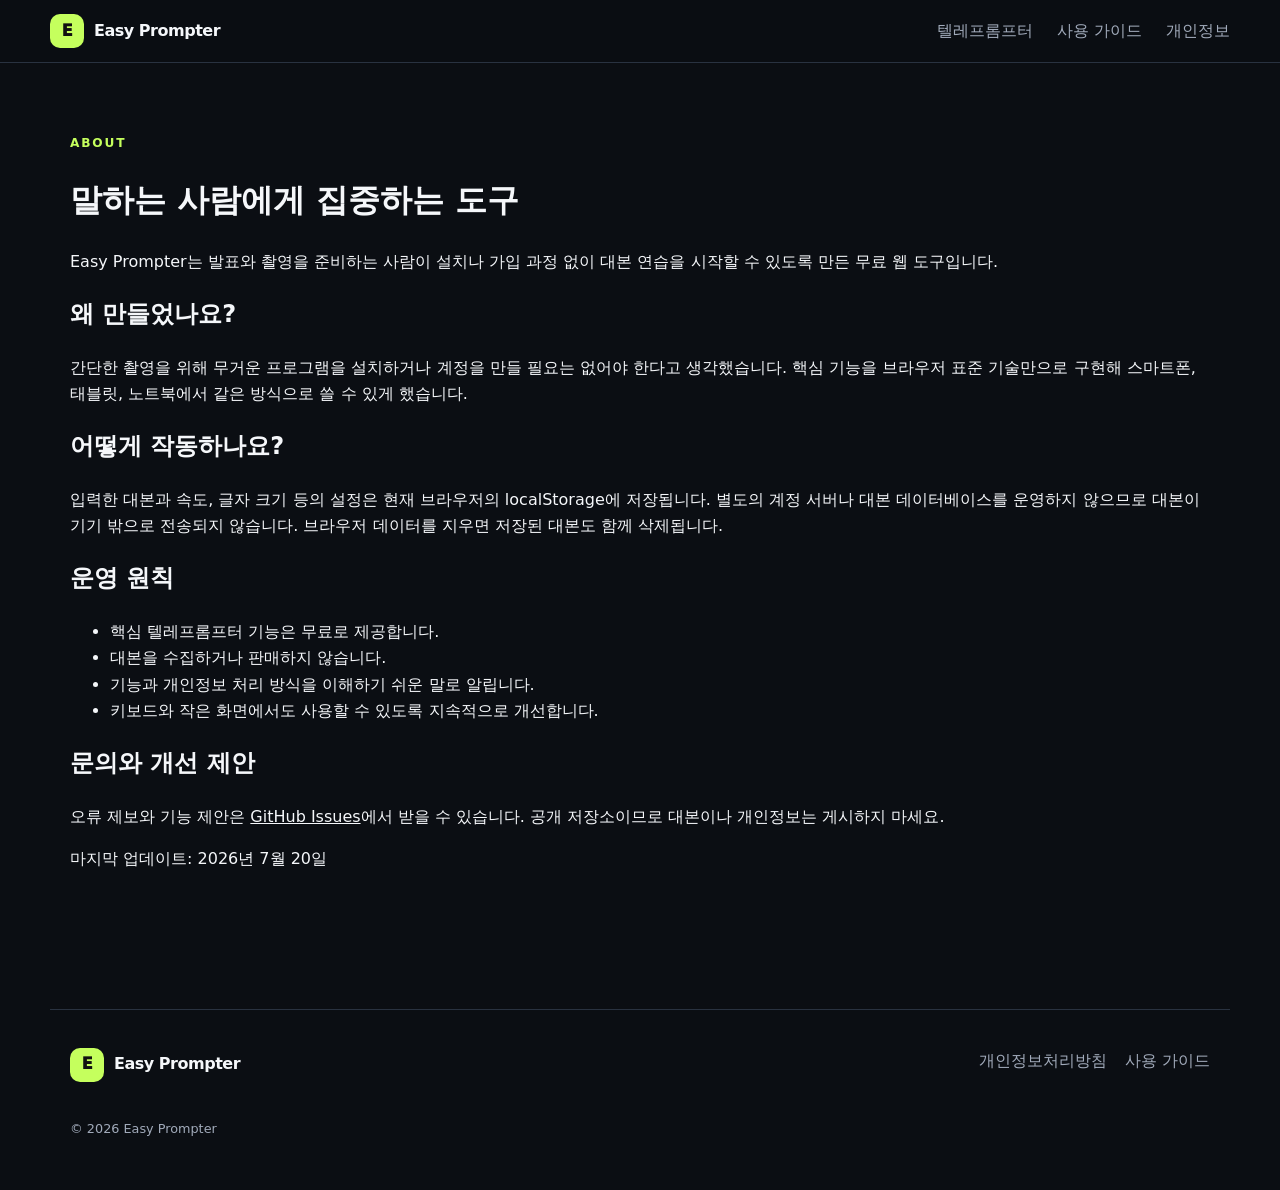
==== about.html @ 8c946649 "Improve site quality and publishing content" ====
<!doctype html><html lang="ko"><head><meta charset="utf-8"><meta name="viewport" content="width=device-width,initial-scale=1"><meta name="description" content="Easy Prompter의 제작 목적, 작동 방식과 운영 원칙을 소개합니다."><link rel="canonical" href="https://easy-prompter.pages.dev/about.html"><link rel="stylesheet" href="styles.css"><title>서비스 소개 — Easy Prompter</title></head><body><a class="skip-link" href="#main-content">본문으로 바로가기</a><header class="site-header"><a class="brand" href="index.html"><span class="brand-mark" aria-hidden="true">E</span><span>Easy Prompter</span></a><nav aria-label="주요 메뉴"><a href="index.html#prompter">텔레프롬프터</a><a href="guide.html">사용 가이드</a><a href="privacy.html">개인정보</a></nav></header><main id="main-content" class="content-section legal-page"><p class="eyebrow">ABOUT</p><h1>말하는 사람에게 집중하는 도구</h1><p class="lead">Easy Prompter는 발표와 촬영을 준비하는 사람이 설치나 가입 과정 없이 대본 연습을 시작할 수 있도록 만든 무료 웹 도구입니다.</p><h2>왜 만들었나요?</h2><p>간단한 촬영을 위해 무거운 프로그램을 설치하거나 계정을 만들 필요는 없어야 한다고 생각했습니다. 핵심 기능을 브라우저 표준 기술만으로 구현해 스마트폰, 태블릿, 노트북에서 같은 방식으로 쓸 수 있게 했습니다.</p><h2>어떻게 작동하나요?</h2><p>입력한 대본과 속도, 글자 크기 등의 설정은 현재 브라우저의 localStorage에 저장됩니다. 별도의 계정 서버나 대본 데이터베이스를 운영하지 않으므로 대본이 기기 밖으로 전송되지 않습니다. 브라우저 데이터를 지우면 저장된 대본도 함께 삭제됩니다.</p><h2>운영 원칙</h2><ul><li>핵심 텔레프롬프터 기능은 무료로 제공합니다.</li><li>대본을 수집하거나 판매하지 않습니다.</li><li>기능과 개인정보 처리 방식을 이해하기 쉬운 말로 알립니다.</li><li>키보드와 작은 화면에서도 사용할 수 있도록 지속적으로 개선합니다.</li></ul><h2>문의와 개선 제안</h2><p>오류 제보와 기능 제안은 <a href="https://github.com/yoonhellokang/easy-prompter/issues">GitHub Issues</a>에서 받을 수 있습니다. 공개 저장소이므로 대본이나 개인정보는 게시하지 마세요.</p><p class="updated">마지막 업데이트: 2026년 7월 20일</p></main><footer><div><a class="brand footer-brand" href="index.html"><span class="brand-mark" aria-hidden="true">E</span><span>Easy Prompter</span></a></div><nav><a href="privacy.html">개인정보처리방침</a><a href="guide.html">사용 가이드</a></nav><p class="copyright">© 2026 Easy Prompter</p></footer></body></html>
---- styles.css ----
:root{--bg:#0b0e13;--surface:#121720;--surface-2:#181f2b;--line:#293240;--text:#f5f7fa;--muted:#a1aaba;--accent:#c5ff5d;--blue:#79e6ff;--max:1180px;--radius:22px}*{box-sizing:border-box}html{scroll-behavior:smooth}body{margin:0;background:var(--bg);color:var(--text);font-family:Inter,Pretendard,"Noto Sans KR",system-ui,sans-serif;line-height:1.65}a{color:inherit}button,input{font:inherit}.skip-link{position:fixed;left:12px;top:-60px;z-index:100;background:var(--accent);color:#111;padding:10px 16px;border-radius:8px}.skip-link:focus{top:12px}.site-header{position:sticky;top:0;z-index:20;display:flex;align-items:center;gap:24px;padding:14px max(20px,calc((100vw - var(--max))/2));background:rgba(11,14,19,.9);border-bottom:1px solid var(--line);backdrop-filter:blur(16px)}.brand{display:flex;align-items:center;gap:10px;text-decoration:none;font-weight:850;letter-spacing:-.03em;white-space:nowrap}.brand-mark{display:grid;place-items:center;width:34px;height:34px;border-radius:10px;background:var(--accent);color:#111;font-weight:950}.site-header nav{display:none;margin-left:auto;gap:24px}.site-header nav a,footer nav a{color:var(--muted);text-decoration:none}.site-header nav a:hover,footer nav a:hover{color:var(--text)}.header-cta{margin-left:auto;padding:9px 14px;border-radius:10px;background:var(--text);color:var(--bg);font-weight:750;text-decoration:none}.hero{max-width:var(--max);margin:auto;padding:76px 20px 70px;display:grid;gap:50px;align-items:center}.eyebrow{margin:0 0 12px;color:var(--accent);font-size:.76rem;font-weight:850;letter-spacing:.15em}.hero h1{margin:0;font-size:clamp(2.8rem,9vw,5.8rem);line-height:1.02;letter-spacing:-.065em}.hero-description{max-width:650px;margin:26px 0;color:var(--muted);font-size:clamp(1rem,2vw,1.16rem)}.hero-actions{display:flex;flex-wrap:wrap;gap:12px}.button{padding:13px 18px;border-radius:12px;text-decoration:none;font-weight:800}.button.primary{background:var(--accent);color:#10140a}.button.secondary{border:1px solid var(--line);background:var(--surface)}.trust-list{display:flex;flex-wrap:wrap;gap:8px 22px;margin:26px 0 0;padding:0;list-style:none;color:var(--muted);font-size:.88rem}.trust-list li:before{content:"✓";margin-right:7px;color:var(--accent)}.hero-preview{min-height:390px;padding:18px;border:1px solid #344052;border-radius:26px;background:linear-gradient(145deg,#171d28,#0b0e13);box-shadow:0 35px 80px rgba(0,0,0,.35);overflow:hidden}.preview-bar{display:flex;align-items:center;gap:7px;color:#778194;font-size:.72rem}.preview-bar i{width:8px;height:8px;border-radius:50%;background:#3c4657}.preview-bar span{margin-left:auto}.hero-preview p{margin:100px 0;text-align:center;font-size:clamp(1.5rem,4vw,2.5rem);line-height:1.4}.hero-preview strong{color:var(--accent)}.preview-line{position:relative;top:144px;height:1px;background:linear-gradient(90deg,transparent,var(--accent),transparent)}.preview-progress{height:3px;background:#27303e}.preview-progress span{display:block;width:42%;height:100%;background:linear-gradient(90deg,var(--accent),var(--blue))}.prompter-section,.content-section{max-width:var(--max);margin:auto;padding:70px 20px}.prompter-section{max-width:1280px}.section-heading{display:flex;flex-wrap:wrap;justify-content:space-between;align-items:end;gap:12px;margin-bottom:28px}.section-heading h2{margin:0;font-size:clamp(2rem,5vw,3.4rem);line-height:1.1;letter-spacing:-.05em}.section-heading>p{max-width:440px;margin:0;color:var(--muted)}.prompter-app{overflow:hidden;border:1px solid var(--line);border-radius:var(--radius);background:#07090d;box-shadow:0 25px 60px rgba(0,0,0,.25)}.controls{display:flex;flex-wrap:wrap;align-items:center;gap:14px;padding:14px;background:var(--surface);border-bottom:1px solid var(--line)}.controls label{display:grid;grid-template-columns:auto minmax(80px,1fr) 36px;align-items:center;gap:8px;flex:1;min-width:165px;color:var(--muted);font-size:.78rem;font-weight:800}.controls input{width:100%;accent-color:var(--accent)}.controls output{color:var(--text);font-variant-numeric:tabular-nums}.control-buttons{display:flex;flex-wrap:wrap;gap:7px;width:100%}.control-buttons button{min-height:42px;padding:8px 11px;border:1px solid var(--line);border-radius:10px;background:var(--surface-2);color:var(--text);cursor:pointer}.control-buttons button[aria-pressed=true]{border-color:var(--accent);color:var(--accent)}.control-buttons .play-button{margin-left:auto;min-width:80px;background:var(--accent);border-color:var(--accent);color:#10140a;font-weight:900}.stage{position:relative;height:min(68vh,670px);min-height:430px;overflow:hidden}.script-scroller{position:absolute;inset:0;overflow-y:auto;scrollbar-width:none}.script-scroller::-webkit-scrollbar{display:none}.script{width:min(88%,1000px);margin:auto;padding:18vh 0 80vh;font-size:56px;line-height:1.42;font-weight:750;letter-spacing:-.035em;text-align:center;white-space:pre-wrap}.script[contenteditable=true]{cursor:text;outline:1px dashed var(--accent);outline-offset:-8px}.reading-line{pointer-events:none;position:absolute;left:3%;right:3%;top:20%;height:1px;background:linear-gradient(90deg,transparent,var(--accent),transparent);opacity:.7}.progress{position:absolute;bottom:0;left:0;right:0;height:4px;background:#1e2631}.progress span{display:block;width:0;height:100%;background:linear-gradient(90deg,var(--accent),var(--blue))}.keyboard-hint{position:absolute;right:15px;bottom:7px;margin:0;color:#687384;font-size:.7rem}.status{position:absolute;width:1px;height:1px;overflow:hidden;clip:rect(0 0 0 0)}.mirror .script{transform:scaleX(-1)}.steps{display:grid;gap:16px;padding:0;list-style:none;counter-reset:step}.steps li,.article-grid article{padding:25px;border:1px solid var(--line);border-radius:18px;background:var(--surface)}.steps span,.article-grid span{color:var(--accent);font-size:.75rem;font-weight:900;letter-spacing:.15em}.steps h3,.article-grid h3{margin:14px 0 8px;font-size:1.2rem}.steps p,.article-grid p{margin:0;color:var(--muted)}.tips-section{max-width:var(--max)}.article-grid{display:grid;gap:16px}.article-grid article{background:linear-gradient(145deg,var(--surface),#0f131a)}.faq-list{border-top:1px solid var(--line)}details{border-bottom:1px solid var(--line);padding:20px 4px}summary{cursor:pointer;font-weight:800;font-size:1.05rem}details p{max-width:850px;color:var(--muted)}footer{max-width:var(--max);margin:50px auto 0;padding:38px 20px;border-top:1px solid var(--line);display:grid;gap:24px;color:var(--muted)}.footer-brand{color:var(--text)}footer nav{display:flex;flex-wrap:wrap;gap:18px}.copyright{font-size:.8rem}@media(min-width:720px){.site-header nav{display:flex}.header-cta{margin-left:0}.hero{grid-template-columns:1.08fr .92fr;padding-top:110px;padding-bottom:100px}.steps{grid-template-columns:repeat(3,1fr)}.article-grid{grid-template-columns:repeat(2,1fr)}footer{grid-template-columns:1fr auto;align-items:start}.copyright{grid-column:1/-1}.controls{flex-wrap:nowrap}.control-buttons{width:auto;flex:none}}@media(min-width:1050px){.article-grid{grid-template-columns:repeat(3,1fr)}}@media(max-width:520px){.header-cta{display:none}.hero{padding-top:55px}.stage{min-height:480px}.script{font-size:42px}.keyboard-hint{display:none}.control-buttons button{flex:1}.control-buttons .play-button{margin-left:0}.section-heading{align-items:start}}
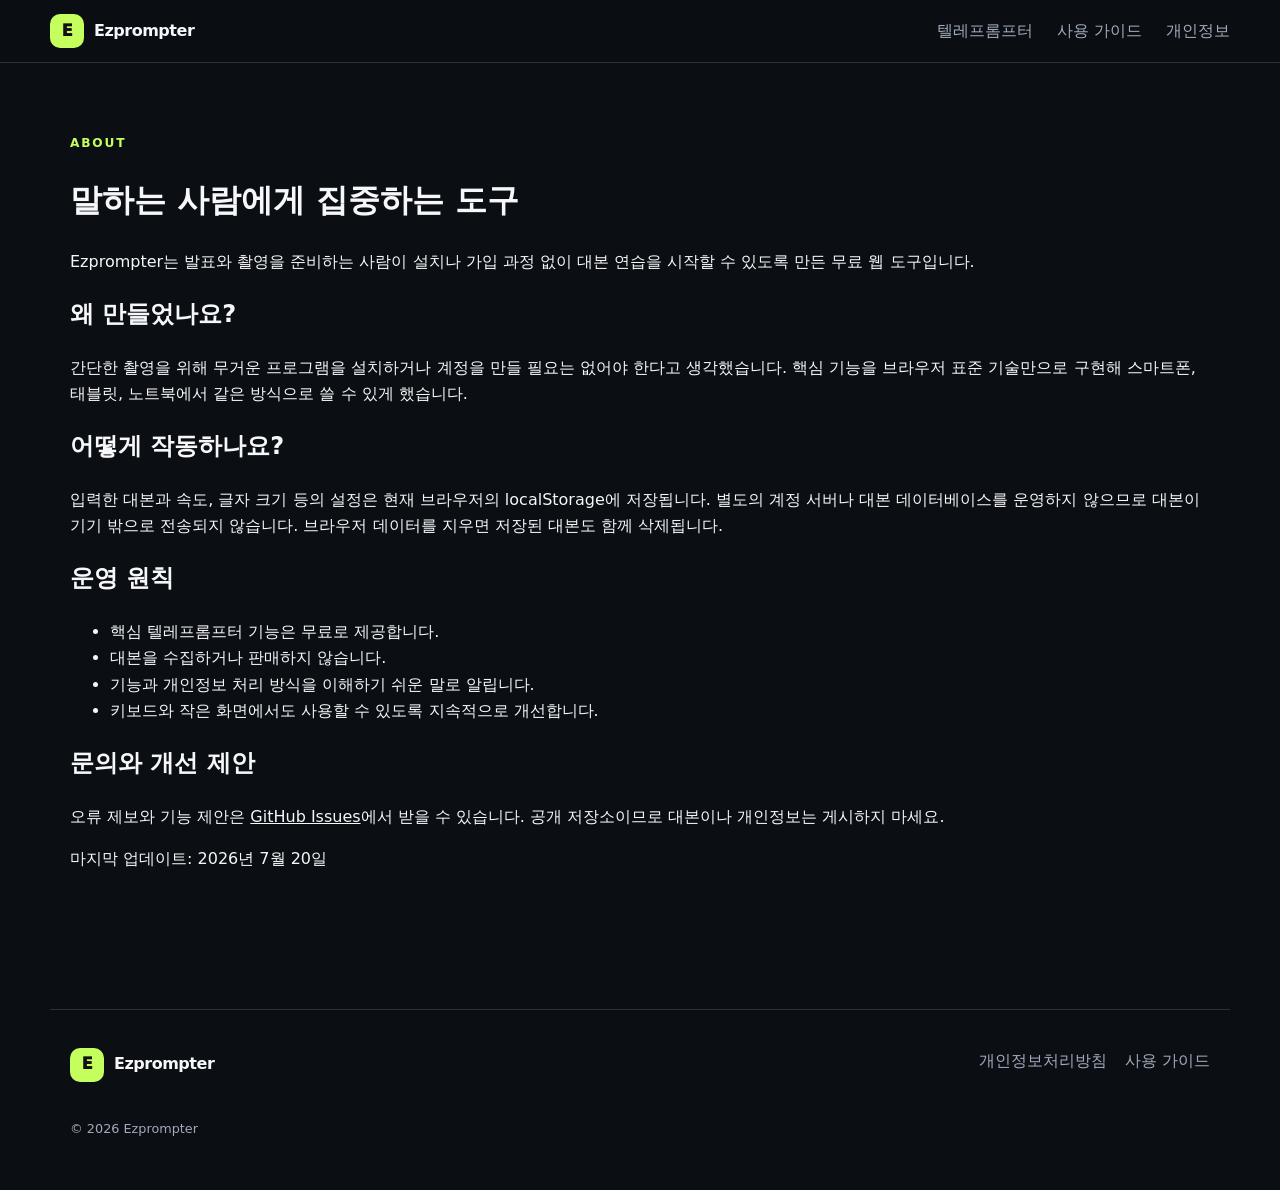
==== commit 07c98682: "Restore Ezprompter branding" ====
--- a/about.html
+++ b/about.html
@@ -1 +1 @@
-<!doctype html><html lang="ko"><head><meta charset="utf-8"><meta name="viewport" content="width=device-width,initial-scale=1"><meta name="description" content="Easy Prompter의 제작 목적, 작동 방식과 운영 원칙을 소개합니다."><link rel="canonical" href="https://easy-prompter.pages.dev/about.html"><link rel="stylesheet" href="styles.css"><title>서비스 소개 — Easy Prompter</title></head><body><a class="skip-link" href="#main-content">본문으로 바로가기</a><header class="site-header"><a class="brand" href="index.html"><span class="brand-mark" aria-hidden="true">E</span><span>Easy Prompter</span></a><nav aria-label="주요 메뉴"><a href="index.html#prompter">텔레프롬프터</a><a href="guide.html">사용 가이드</a><a href="privacy.html">개인정보</a></nav></header><main id="main-content" class="content-section legal-page"><p class="eyebrow">ABOUT</p><h1>말하는 사람에게 집중하는 도구</h1><p class="lead">Easy Prompter는 발표와 촬영을 준비하는 사람이 설치나 가입 과정 없이 대본 연습을 시작할 수 있도록 만든 무료 웹 도구입니다.</p><h2>왜 만들었나요?</h2><p>간단한 촬영을 위해 무거운 프로그램을 설치하거나 계정을 만들 필요는 없어야 한다고 생각했습니다. 핵심 기능을 브라우저 표준 기술만으로 구현해 스마트폰, 태블릿, 노트북에서 같은 방식으로 쓸 수 있게 했습니다.</p><h2>어떻게 작동하나요?</h2><p>입력한 대본과 속도, 글자 크기 등의 설정은 현재 브라우저의 localStorage에 저장됩니다. 별도의 계정 서버나 대본 데이터베이스를 운영하지 않으므로 대본이 기기 밖으로 전송되지 않습니다. 브라우저 데이터를 지우면 저장된 대본도 함께 삭제됩니다.</p><h2>운영 원칙</h2><ul><li>핵심 텔레프롬프터 기능은 무료로 제공합니다.</li><li>대본을 수집하거나 판매하지 않습니다.</li><li>기능과 개인정보 처리 방식을 이해하기 쉬운 말로 알립니다.</li><li>키보드와 작은 화면에서도 사용할 수 있도록 지속적으로 개선합니다.</li></ul><h2>문의와 개선 제안</h2><p>오류 제보와 기능 제안은 <a href="https://github.com/yoonhellokang/easy-prompter/issues">GitHub Issues</a>에서 받을 수 있습니다. 공개 저장소이므로 대본이나 개인정보는 게시하지 마세요.</p><p class="updated">마지막 업데이트: 2026년 7월 20일</p></main><footer><div><a class="brand footer-brand" href="index.html"><span class="brand-mark" aria-hidden="true">E</span><span>Easy Prompter</span></a></div><nav><a href="privacy.html">개인정보처리방침</a><a href="guide.html">사용 가이드</a></nav><p class="copyright">© 2026 Easy Prompter</p></footer></body></html>
+<!doctype html><html lang="ko"><head><meta charset="utf-8"><meta name="viewport" content="width=device-width,initial-scale=1"><meta name="description" content="Ezprompter의 제작 목적, 작동 방식과 운영 원칙을 소개합니다."><link rel="canonical" href="https://easy-prompter.pages.dev/about.html"><link rel="stylesheet" href="styles.css"><title>서비스 소개 — Ezprompter</title></head><body><a class="skip-link" href="#main-content">본문으로 바로가기</a><header class="site-header"><a class="brand" href="index.html"><span class="brand-mark" aria-hidden="true">E</span><span>Ezprompter</span></a><nav aria-label="주요 메뉴"><a href="index.html#prompter">텔레프롬프터</a><a href="guide.html">사용 가이드</a><a href="privacy.html">개인정보</a></nav></header><main id="main-content" class="content-section legal-page"><p class="eyebrow">ABOUT</p><h1>말하는 사람에게 집중하는 도구</h1><p class="lead">Ezprompter는 발표와 촬영을 준비하는 사람이 설치나 가입 과정 없이 대본 연습을 시작할 수 있도록 만든 무료 웹 도구입니다.</p><h2>왜 만들었나요?</h2><p>간단한 촬영을 위해 무거운 프로그램을 설치하거나 계정을 만들 필요는 없어야 한다고 생각했습니다. 핵심 기능을 브라우저 표준 기술만으로 구현해 스마트폰, 태블릿, 노트북에서 같은 방식으로 쓸 수 있게 했습니다.</p><h2>어떻게 작동하나요?</h2><p>입력한 대본과 속도, 글자 크기 등의 설정은 현재 브라우저의 localStorage에 저장됩니다. 별도의 계정 서버나 대본 데이터베이스를 운영하지 않으므로 대본이 기기 밖으로 전송되지 않습니다. 브라우저 데이터를 지우면 저장된 대본도 함께 삭제됩니다.</p><h2>운영 원칙</h2><ul><li>핵심 텔레프롬프터 기능은 무료로 제공합니다.</li><li>대본을 수집하거나 판매하지 않습니다.</li><li>기능과 개인정보 처리 방식을 이해하기 쉬운 말로 알립니다.</li><li>키보드와 작은 화면에서도 사용할 수 있도록 지속적으로 개선합니다.</li></ul><h2>문의와 개선 제안</h2><p>오류 제보와 기능 제안은 <a href="https://github.com/yoonhellokang/easy-prompter/issues">GitHub Issues</a>에서 받을 수 있습니다. 공개 저장소이므로 대본이나 개인정보는 게시하지 마세요.</p><p class="updated">마지막 업데이트: 2026년 7월 20일</p></main><footer><div><a class="brand footer-brand" href="index.html"><span class="brand-mark" aria-hidden="true">E</span><span>Ezprompter</span></a></div><nav><a href="privacy.html">개인정보처리방침</a><a href="guide.html">사용 가이드</a></nav><p class="copyright">© 2026 Ezprompter</p></footer></body></html>
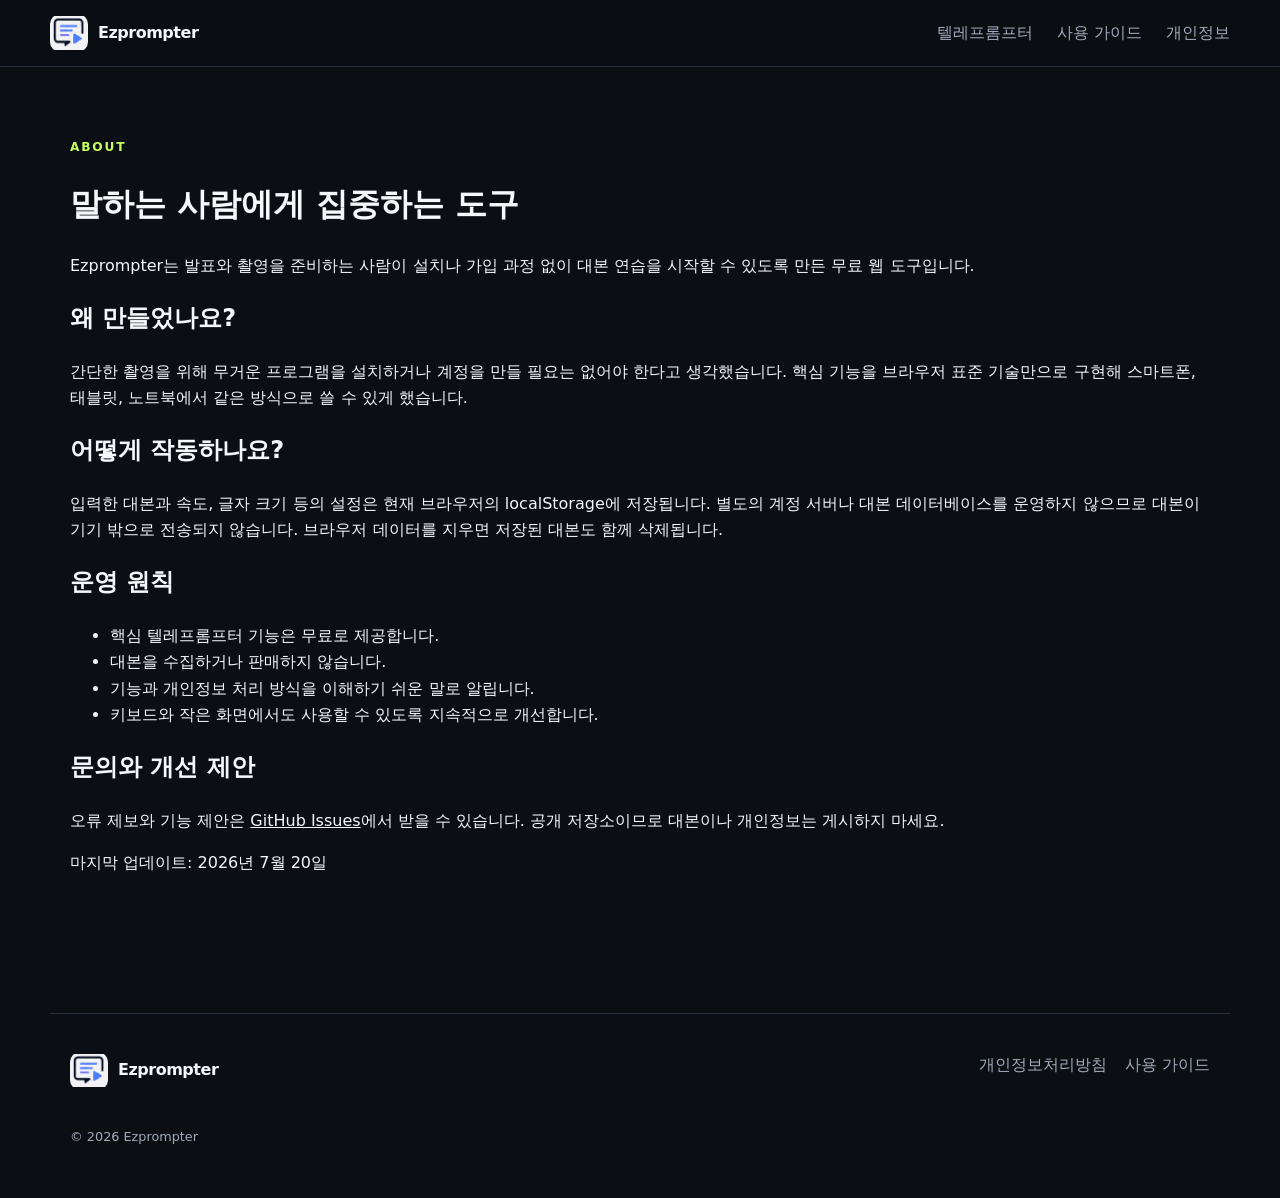
==== commit 525bce93: "Add Ezprompter logo" ====
--- a/about.html
+++ b/about.html
@@ -1 +1 @@
-<!doctype html><html lang="ko"><head><meta charset="utf-8"><meta name="viewport" content="width=device-width,initial-scale=1"><meta name="description" content="Ezprompter의 제작 목적, 작동 방식과 운영 원칙을 소개합니다."><link rel="canonical" href="https://easy-prompter.pages.dev/about.html"><link rel="stylesheet" href="styles.css"><title>서비스 소개 — Ezprompter</title></head><body><a class="skip-link" href="#main-content">본문으로 바로가기</a><header class="site-header"><a class="brand" href="index.html"><span class="brand-mark" aria-hidden="true">E</span><span>Ezprompter</span></a><nav aria-label="주요 메뉴"><a href="index.html#prompter">텔레프롬프터</a><a href="guide.html">사용 가이드</a><a href="privacy.html">개인정보</a></nav></header><main id="main-content" class="content-section legal-page"><p class="eyebrow">ABOUT</p><h1>말하는 사람에게 집중하는 도구</h1><p class="lead">Ezprompter는 발표와 촬영을 준비하는 사람이 설치나 가입 과정 없이 대본 연습을 시작할 수 있도록 만든 무료 웹 도구입니다.</p><h2>왜 만들었나요?</h2><p>간단한 촬영을 위해 무거운 프로그램을 설치하거나 계정을 만들 필요는 없어야 한다고 생각했습니다. 핵심 기능을 브라우저 표준 기술만으로 구현해 스마트폰, 태블릿, 노트북에서 같은 방식으로 쓸 수 있게 했습니다.</p><h2>어떻게 작동하나요?</h2><p>입력한 대본과 속도, 글자 크기 등의 설정은 현재 브라우저의 localStorage에 저장됩니다. 별도의 계정 서버나 대본 데이터베이스를 운영하지 않으므로 대본이 기기 밖으로 전송되지 않습니다. 브라우저 데이터를 지우면 저장된 대본도 함께 삭제됩니다.</p><h2>운영 원칙</h2><ul><li>핵심 텔레프롬프터 기능은 무료로 제공합니다.</li><li>대본을 수집하거나 판매하지 않습니다.</li><li>기능과 개인정보 처리 방식을 이해하기 쉬운 말로 알립니다.</li><li>키보드와 작은 화면에서도 사용할 수 있도록 지속적으로 개선합니다.</li></ul><h2>문의와 개선 제안</h2><p>오류 제보와 기능 제안은 <a href="https://github.com/yoonhellokang/easy-prompter/issues">GitHub Issues</a>에서 받을 수 있습니다. 공개 저장소이므로 대본이나 개인정보는 게시하지 마세요.</p><p class="updated">마지막 업데이트: 2026년 7월 20일</p></main><footer><div><a class="brand footer-brand" href="index.html"><span class="brand-mark" aria-hidden="true">E</span><span>Ezprompter</span></a></div><nav><a href="privacy.html">개인정보처리방침</a><a href="guide.html">사용 가이드</a></nav><p class="copyright">© 2026 Ezprompter</p></footer></body></html>
+<!doctype html><html lang="ko"><head><meta charset="utf-8"><meta name="viewport" content="width=device-width,initial-scale=1"><meta name="description" content="Ezprompter의 제작 목적, 작동 방식과 운영 원칙을 소개합니다."><link rel="canonical" href="https://easy-prompter.pages.dev/about.html"><link rel="stylesheet" href="styles.css"><link rel="stylesheet" href="brand.css"><title>서비스 소개 — Ezprompter</title></head><body><a class="skip-link" href="#main-content">본문으로 바로가기</a><header class="site-header"><a class="brand" href="index.html"><img class="brand-logo" src="ezprompter-logo.png" alt=""><span>Ezprompter</span></a><nav aria-label="주요 메뉴"><a href="index.html#prompter">텔레프롬프터</a><a href="guide.html">사용 가이드</a><a href="privacy.html">개인정보</a></nav></header><main id="main-content" class="content-section legal-page"><p class="eyebrow">ABOUT</p><h1>말하는 사람에게 집중하는 도구</h1><p class="lead">Ezprompter는 발표와 촬영을 준비하는 사람이 설치나 가입 과정 없이 대본 연습을 시작할 수 있도록 만든 무료 웹 도구입니다.</p><h2>왜 만들었나요?</h2><p>간단한 촬영을 위해 무거운 프로그램을 설치하거나 계정을 만들 필요는 없어야 한다고 생각했습니다. 핵심 기능을 브라우저 표준 기술만으로 구현해 스마트폰, 태블릿, 노트북에서 같은 방식으로 쓸 수 있게 했습니다.</p><h2>어떻게 작동하나요?</h2><p>입력한 대본과 속도, 글자 크기 등의 설정은 현재 브라우저의 localStorage에 저장됩니다. 별도의 계정 서버나 대본 데이터베이스를 운영하지 않으므로 대본이 기기 밖으로 전송되지 않습니다. 브라우저 데이터를 지우면 저장된 대본도 함께 삭제됩니다.</p><h2>운영 원칙</h2><ul><li>핵심 텔레프롬프터 기능은 무료로 제공합니다.</li><li>대본을 수집하거나 판매하지 않습니다.</li><li>기능과 개인정보 처리 방식을 이해하기 쉬운 말로 알립니다.</li><li>키보드와 작은 화면에서도 사용할 수 있도록 지속적으로 개선합니다.</li></ul><h2>문의와 개선 제안</h2><p>오류 제보와 기능 제안은 <a href="https://github.com/yoonhellokang/easy-prompter/issues">GitHub Issues</a>에서 받을 수 있습니다. 공개 저장소이므로 대본이나 개인정보는 게시하지 마세요.</p><p class="updated">마지막 업데이트: 2026년 7월 20일</p></main><footer><div><a class="brand footer-brand" href="index.html"><img class="brand-logo" src="ezprompter-logo.png" alt=""><span>Ezprompter</span></a></div><nav><a href="privacy.html">개인정보처리방침</a><a href="guide.html">사용 가이드</a></nav><p class="copyright">© 2026 Ezprompter</p></footer></body></html>
--- a/brand.css
+++ b/brand.css
@@ -0,0 +1,7 @@
+.brand-logo {
+  width: 38px;
+  height: 38px;
+  flex: none;
+  object-fit: contain;
+  border-radius: 10px;
+}
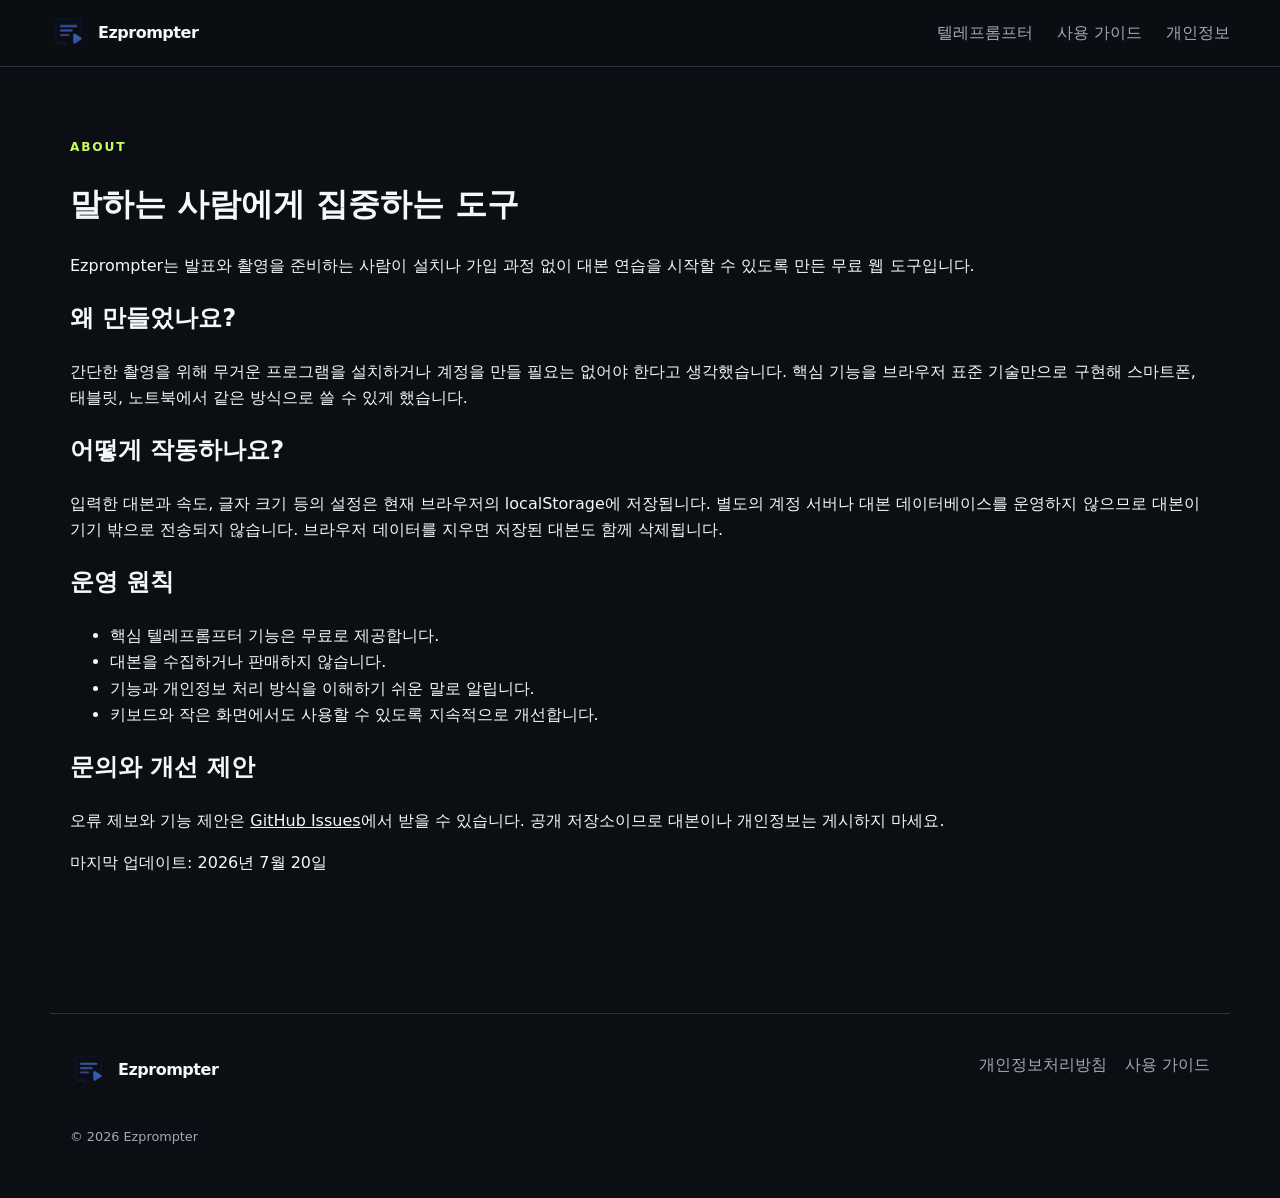
==== commit 173449ed: "Use transparent Ezprompter logo" ====
--- a/about.html
+++ b/about.html
@@ -1 +1 @@
-<!doctype html><html lang="ko"><head><meta charset="utf-8"><meta name="viewport" content="width=device-width,initial-scale=1"><meta name="description" content="Ezprompter의 제작 목적, 작동 방식과 운영 원칙을 소개합니다."><link rel="canonical" href="https://easy-prompter.pages.dev/about.html"><link rel="stylesheet" href="styles.css"><link rel="stylesheet" href="brand.css"><title>서비스 소개 — Ezprompter</title></head><body><a class="skip-link" href="#main-content">본문으로 바로가기</a><header class="site-header"><a class="brand" href="index.html"><img class="brand-logo" src="ezprompter-logo.png" alt=""><span>Ezprompter</span></a><nav aria-label="주요 메뉴"><a href="index.html#prompter">텔레프롬프터</a><a href="guide.html">사용 가이드</a><a href="privacy.html">개인정보</a></nav></header><main id="main-content" class="content-section legal-page"><p class="eyebrow">ABOUT</p><h1>말하는 사람에게 집중하는 도구</h1><p class="lead">Ezprompter는 발표와 촬영을 준비하는 사람이 설치나 가입 과정 없이 대본 연습을 시작할 수 있도록 만든 무료 웹 도구입니다.</p><h2>왜 만들었나요?</h2><p>간단한 촬영을 위해 무거운 프로그램을 설치하거나 계정을 만들 필요는 없어야 한다고 생각했습니다. 핵심 기능을 브라우저 표준 기술만으로 구현해 스마트폰, 태블릿, 노트북에서 같은 방식으로 쓸 수 있게 했습니다.</p><h2>어떻게 작동하나요?</h2><p>입력한 대본과 속도, 글자 크기 등의 설정은 현재 브라우저의 localStorage에 저장됩니다. 별도의 계정 서버나 대본 데이터베이스를 운영하지 않으므로 대본이 기기 밖으로 전송되지 않습니다. 브라우저 데이터를 지우면 저장된 대본도 함께 삭제됩니다.</p><h2>운영 원칙</h2><ul><li>핵심 텔레프롬프터 기능은 무료로 제공합니다.</li><li>대본을 수집하거나 판매하지 않습니다.</li><li>기능과 개인정보 처리 방식을 이해하기 쉬운 말로 알립니다.</li><li>키보드와 작은 화면에서도 사용할 수 있도록 지속적으로 개선합니다.</li></ul><h2>문의와 개선 제안</h2><p>오류 제보와 기능 제안은 <a href="https://github.com/yoonhellokang/easy-prompter/issues">GitHub Issues</a>에서 받을 수 있습니다. 공개 저장소이므로 대본이나 개인정보는 게시하지 마세요.</p><p class="updated">마지막 업데이트: 2026년 7월 20일</p></main><footer><div><a class="brand footer-brand" href="index.html"><img class="brand-logo" src="ezprompter-logo.png" alt=""><span>Ezprompter</span></a></div><nav><a href="privacy.html">개인정보처리방침</a><a href="guide.html">사용 가이드</a></nav><p class="copyright">© 2026 Ezprompter</p></footer></body></html>
+<!doctype html><html lang="ko"><head><meta charset="utf-8"><meta name="viewport" content="width=device-width,initial-scale=1"><meta name="description" content="Ezprompter의 제작 목적, 작동 방식과 운영 원칙을 소개합니다."><link rel="canonical" href="https://easy-prompter.pages.dev/about.html"><link rel="stylesheet" href="styles.css"><link rel="stylesheet" href="brand.css"><title>서비스 소개 — Ezprompter</title></head><body><a class="skip-link" href="#main-content">본문으로 바로가기</a><header class="site-header"><a class="brand" href="index.html"><img class="brand-logo" src="ezprompter-logo-transparent.png" alt=""><span>Ezprompter</span></a><nav aria-label="주요 메뉴"><a href="index.html#prompter">텔레프롬프터</a><a href="guide.html">사용 가이드</a><a href="privacy.html">개인정보</a></nav></header><main id="main-content" class="content-section legal-page"><p class="eyebrow">ABOUT</p><h1>말하는 사람에게 집중하는 도구</h1><p class="lead">Ezprompter는 발표와 촬영을 준비하는 사람이 설치나 가입 과정 없이 대본 연습을 시작할 수 있도록 만든 무료 웹 도구입니다.</p><h2>왜 만들었나요?</h2><p>간단한 촬영을 위해 무거운 프로그램을 설치하거나 계정을 만들 필요는 없어야 한다고 생각했습니다. 핵심 기능을 브라우저 표준 기술만으로 구현해 스마트폰, 태블릿, 노트북에서 같은 방식으로 쓸 수 있게 했습니다.</p><h2>어떻게 작동하나요?</h2><p>입력한 대본과 속도, 글자 크기 등의 설정은 현재 브라우저의 localStorage에 저장됩니다. 별도의 계정 서버나 대본 데이터베이스를 운영하지 않으므로 대본이 기기 밖으로 전송되지 않습니다. 브라우저 데이터를 지우면 저장된 대본도 함께 삭제됩니다.</p><h2>운영 원칙</h2><ul><li>핵심 텔레프롬프터 기능은 무료로 제공합니다.</li><li>대본을 수집하거나 판매하지 않습니다.</li><li>기능과 개인정보 처리 방식을 이해하기 쉬운 말로 알립니다.</li><li>키보드와 작은 화면에서도 사용할 수 있도록 지속적으로 개선합니다.</li></ul><h2>문의와 개선 제안</h2><p>오류 제보와 기능 제안은 <a href="https://github.com/yoonhellokang/easy-prompter/issues">GitHub Issues</a>에서 받을 수 있습니다. 공개 저장소이므로 대본이나 개인정보는 게시하지 마세요.</p><p class="updated">마지막 업데이트: 2026년 7월 20일</p></main><footer><div><a class="brand footer-brand" href="index.html"><img class="brand-logo" src="ezprompter-logo-transparent.png" alt=""><span>Ezprompter</span></a></div><nav><a href="privacy.html">개인정보처리방침</a><a href="guide.html">사용 가이드</a></nav><p class="copyright">© 2026 Ezprompter</p></footer></body></html>
